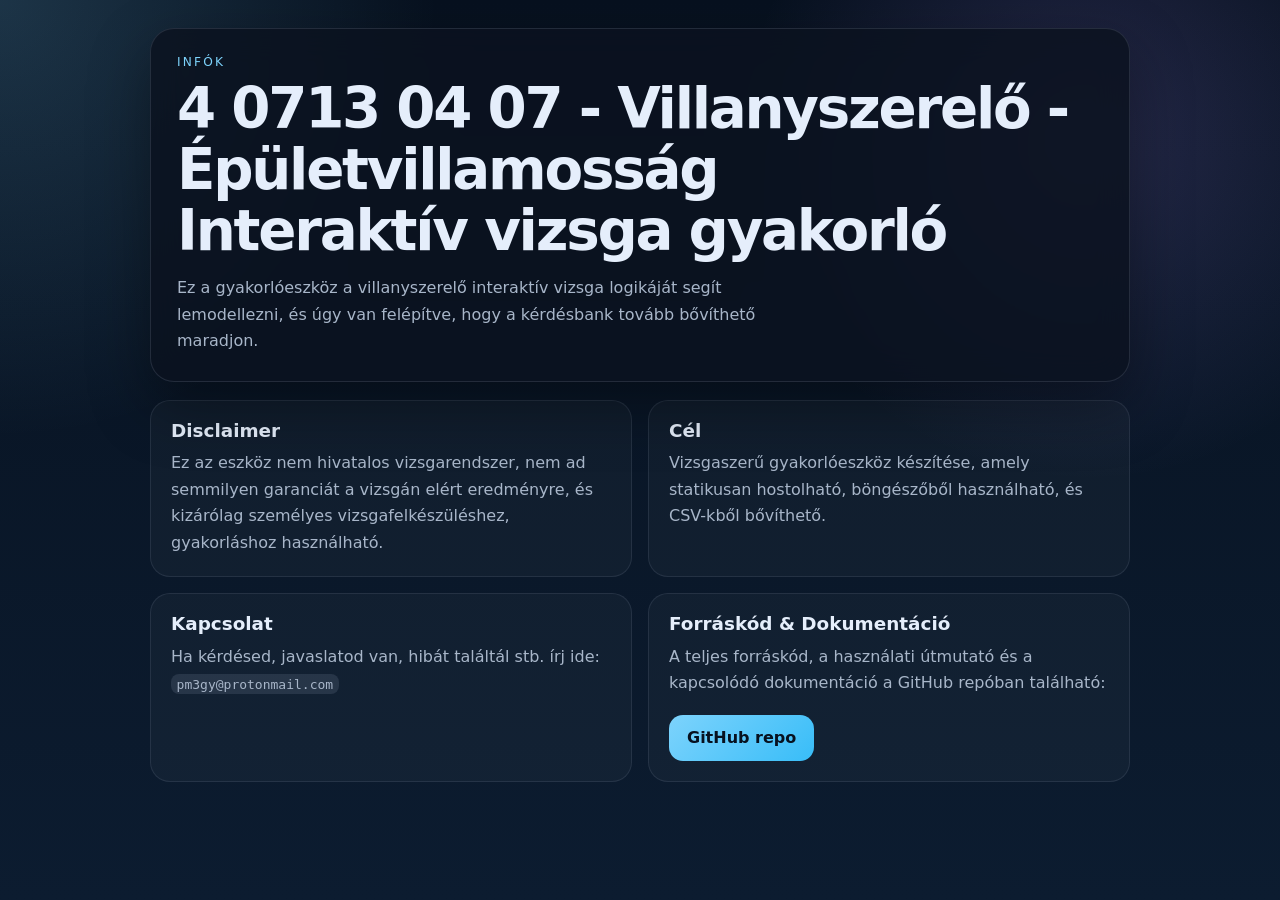
==== infok/index.html @ c60b27c2 "Align UI with exam wording and blue theme" ====
<!doctype html>
<html lang="hu">
  <head>
    <meta charset="utf-8" />
    <meta name="viewport" content="width=device-width, initial-scale=1" />
    <meta name="theme-color" content="#0f172a" />
    <meta
      name="description"
      content="Villanyszerelő interaktív vizsga gyakorló - infók."
    />
    <title>4 0713 04 07 - Villanyszerelő - Épületvillamosság | Interaktív vizsga gyakorló</title>
    <style>
      :root {
        color-scheme: dark;
        --bg: #07111f;
        --bg-2: #0c1c30;
        --card: rgba(11, 18, 32, 0.84);
        --card-border: rgba(148, 163, 184, 0.18);
        --text: #e5eefb;
        --muted: #a8b6c9;
        --accent: #7dd3fc;
        --accent-2: #a78bfa;
        --shadow: 0 24px 60px rgba(0, 0, 0, 0.35);
      }

      * {
        box-sizing: border-box;
      }

      html,
      body {
        min-height: 100%;
      }

      body {
        margin: 0;
        font-family:
          Inter, ui-sans-serif, system-ui, -apple-system, BlinkMacSystemFont,
          "Segoe UI", sans-serif;
        background:
          radial-gradient(circle at top left, rgba(125, 211, 252, 0.18), transparent 28%),
          radial-gradient(circle at 85% 15%, rgba(167, 139, 250, 0.18), transparent 26%),
          linear-gradient(180deg, var(--bg), var(--bg-2));
        color: var(--text);
      }

      .wrap {
        width: min(980px, calc(100% - 24px));
        margin: 0 auto;
        padding: 28px 0 40px;
      }

      .panel {
        padding: 26px;
        background: var(--card);
        border: 1px solid var(--card-border);
        border-radius: 24px;
        box-shadow: var(--shadow);
        backdrop-filter: blur(16px);
      }

      .eyebrow {
        margin: 0 0 10px;
        text-transform: uppercase;
        letter-spacing: 0.18em;
        font-size: 0.76rem;
        color: var(--accent);
      }

      h1,
      h2 {
        margin: 0;
        line-height: 1.08;
      }

      h1 {
        font-size: clamp(2rem, 4.4vw, 3.6rem);
        letter-spacing: -0.04em;
      }

      h1 span {
        display: block;
      }

      .lede {
        margin: 14px 0 0;
        max-width: 64ch;
        color: var(--muted);
        line-height: 1.65;
      }

      .grid {
        display: grid;
        gap: 16px;
        grid-template-columns: repeat(2, minmax(0, 1fr));
        margin-top: 18px;
      }

      .card {
        padding: 20px;
        background: rgba(255, 255, 255, 0.03);
        border: 1px solid rgba(148, 163, 184, 0.14);
        border-radius: 20px;
      }

      .card h2 {
        margin-bottom: 10px;
        font-size: 1.15rem;
      }

      .card p,
      .card ul {
        margin: 0;
        color: var(--muted);
        line-height: 1.65;
      }

      .card ul {
        padding-left: 20px;
      }

      .card li + li {
        margin-top: 8px;
      }

      .actions {
        display: flex;
        flex-wrap: wrap;
        gap: 12px;
        margin-top: 18px;
      }

      .button {
        display: inline-flex;
        align-items: center;
        justify-content: center;
        min-height: 46px;
        padding: 0 18px;
        border-radius: 14px;
        text-decoration: none;
        font-weight: 800;
        color: #07111f;
        background: linear-gradient(135deg, #7dd3fc, #38bdf8);
      }

      .button--secondary {
        color: var(--text);
        background: rgba(15, 23, 42, 0.45);
        border: 1px solid var(--card-border);
      }

      .footer {
        margin-top: 18px;
        color: var(--muted);
        font-size: 0.95rem;
      }

      code {
        padding: 0.16rem 0.35rem;
        border-radius: 8px;
        background: rgba(148, 163, 184, 0.16);
      }

      @media (max-width: 760px) {
        .grid {
          grid-template-columns: 1fr;
        }
      }
    </style>
  </head>
  <body>
    <main class="wrap">
      <section class="panel">
        <p class="eyebrow">Infók</p>
        <h1>
          <span>4 0713 04 07 - Villanyszerelő - Épületvillamosság</span>
          <span>Interaktív vizsga gyakorló</span>
        </h1>
        <p class="lede">
          Ez a gyakorlóeszköz a villanyszerelő interaktív vizsga logikáját
          segít lemodellezni, és úgy van felépítve, hogy a kérdésbank tovább
          bővíthető maradjon.
        </p>
      </section>

      <section class="grid">
        <article class="card">
          <h2>Disclaimer</h2>
          <p>
            Ez az eszköz nem hivatalos vizsgarendszer, nem ad semmilyen
            garanciát a vizsgán elért eredményre, és kizárólag személyes
            vizsgafelkészüléshez, gyakorláshoz használható.
          </p>
        </article>

        <article class="card">
          <h2>Cél</h2>
          <p>
            Vizsgaszerű gyakorlóeszköz készítése, amely statikusan hostolható,
            böngészőből használható, és CSV-kből bővíthető.
          </p>
        </article>

        <article class="card">
          <h2>Kapcsolat</h2>
          <p>
            Ha kérdésed, javaslatod van, hibát találtál stb. írj ide:
            <code>pm3gy@protonmail.com</code>
          </p>
        </article>

        <article class="card">
          <h2>Forráskód &amp; Dokumentáció</h2>
          <p>
            A teljes forráskód, a használati útmutató és a kapcsolódó
            dokumentáció a GitHub repóban található:
          </p>
          <div class="actions">
            <a class="button" href="https://github.com/pm3gy/villanyszerelo-interaktiv-vizsga-gyakorlo" target="_blank" rel="noreferrer">GitHub repo</a>
          </div>
        </article>
      </section>
    </main>
  </body>
</html>
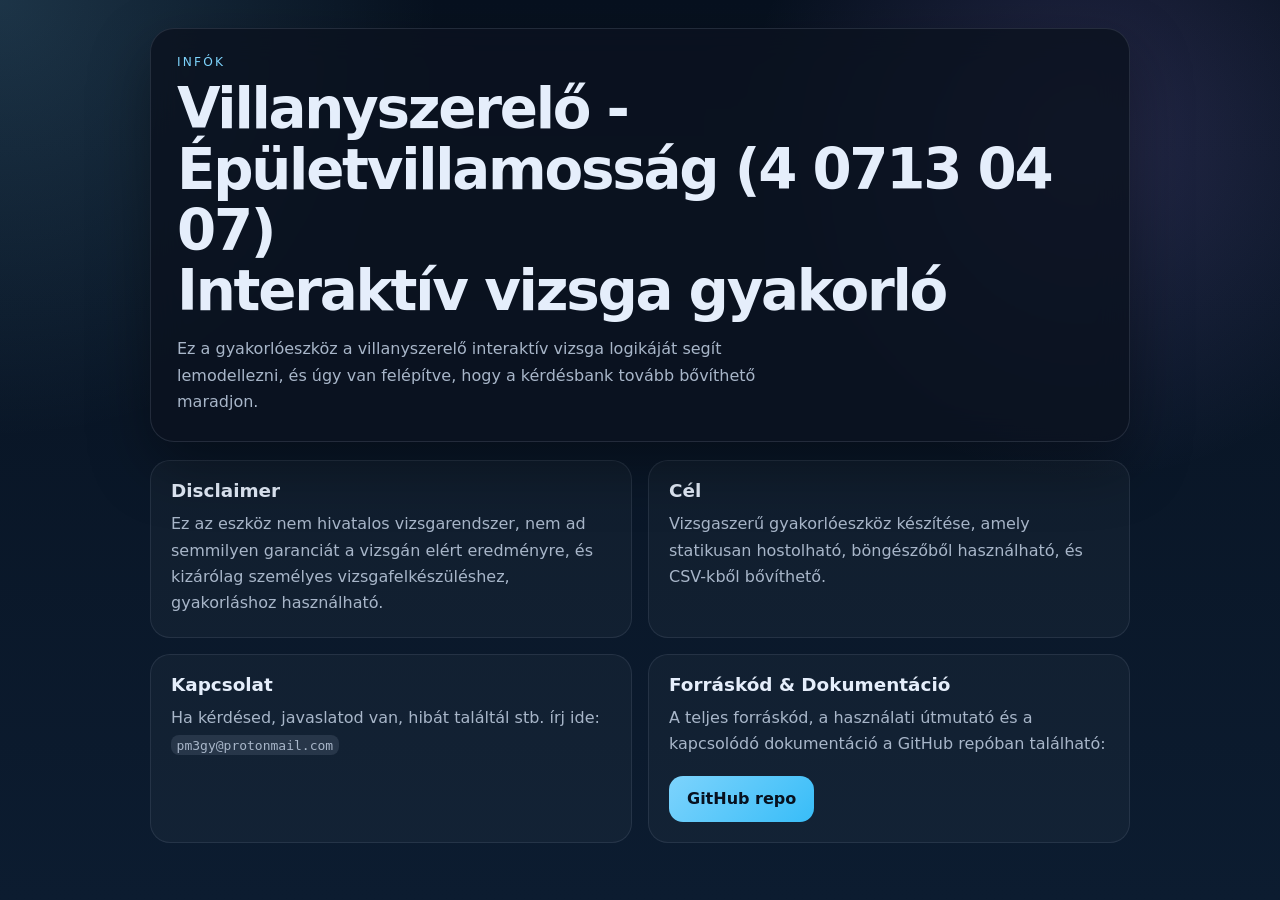
==== commit 8049e2e5: "Refine titles and add proportional exam clock" ====
--- a/infok/index.html
+++ b/infok/index.html
@@ -8,7 +8,7 @@
       name="description"
       content="Villanyszerelő interaktív vizsga gyakorló - infók."
     />
-    <title>4 0713 04 07 - Villanyszerelő - Épületvillamosság | Interaktív vizsga gyakorló</title>
+    <title>Villanyszerelő - Épületvillamosság (4 0713 04 07) | Interaktív vizsga gyakorló</title>
     <style>
       :root {
         color-scheme: dark;
@@ -173,7 +173,7 @@
       <section class="panel">
         <p class="eyebrow">Infók</p>
         <h1>
-          <span>4 0713 04 07 - Villanyszerelő - Épületvillamosság</span>
+          <span>Villanyszerelő - Épületvillamosság (4 0713 04 07)</span>
           <span>Interaktív vizsga gyakorló</span>
         </h1>
         <p class="lede">
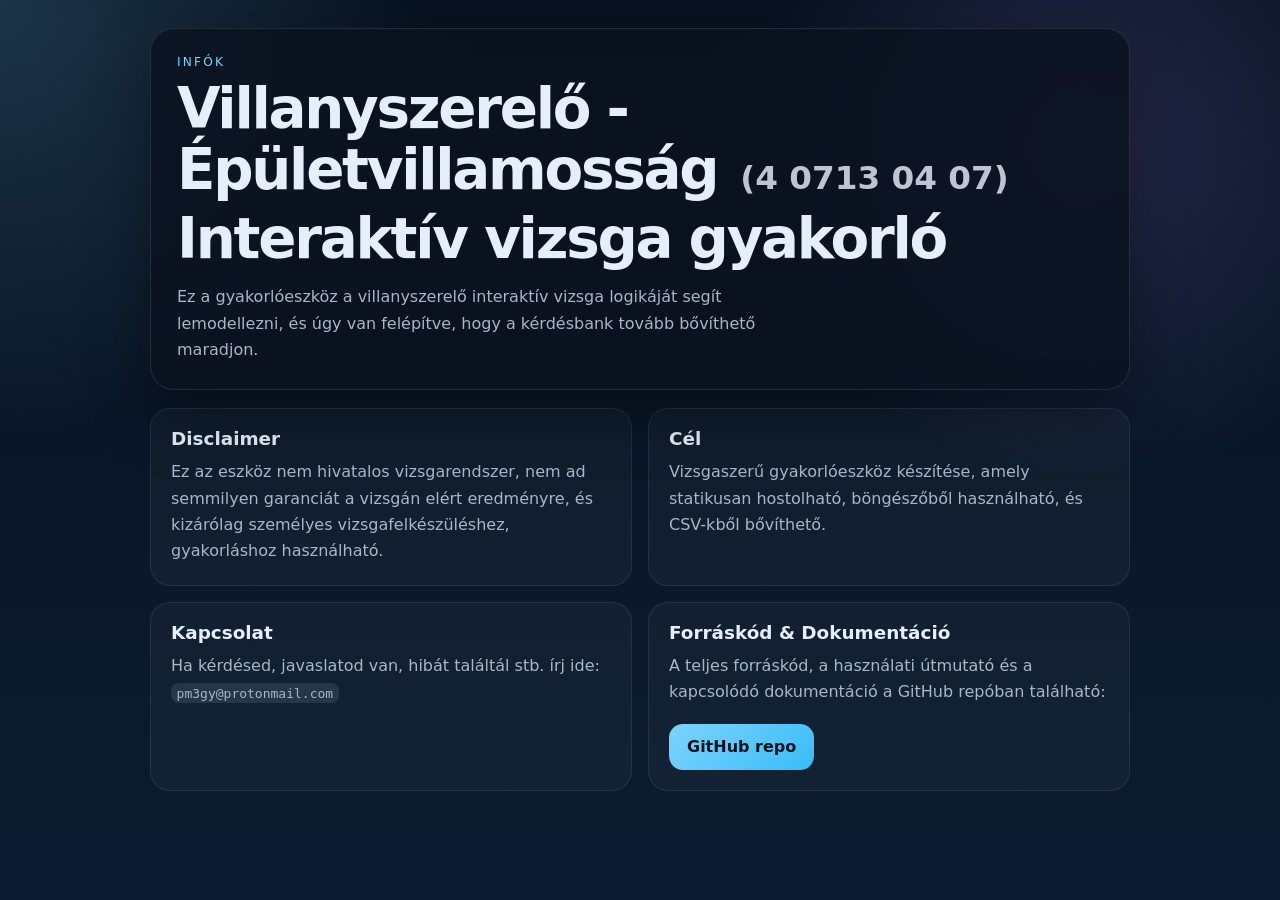
==== commit eb58b13e: "Simplify quiz header and title styling" ====
--- a/infok/index.html
+++ b/infok/index.html
@@ -78,8 +78,22 @@
         letter-spacing: -0.04em;
       }
 
-      h1 span {
+      .title-line {
         display: block;
+      }
+
+      .title-code {
+        display: inline-block;
+        margin-left: 0.35rem;
+        font-size: 0.58em;
+        letter-spacing: 0;
+        opacity: 0.82;
+        white-space: nowrap;
+      }
+
+      .title-subtitle {
+        display: block;
+        margin-top: 0.55rem;
       }
 
       .lede {
@@ -173,8 +187,11 @@
       <section class="panel">
         <p class="eyebrow">Infók</p>
         <h1>
-          <span>Villanyszerelő - Épületvillamosság (4 0713 04 07)</span>
-          <span>Interaktív vizsga gyakorló</span>
+          <span class="title-line">
+            Villanyszerelő - Épületvillamosság
+            <span class="title-code">(4 0713 04 07)</span>
+          </span>
+          <span class="title-subtitle">Interaktív vizsga gyakorló</span>
         </h1>
         <p class="lede">
           Ez a gyakorlóeszköz a villanyszerelő interaktív vizsga logikáját
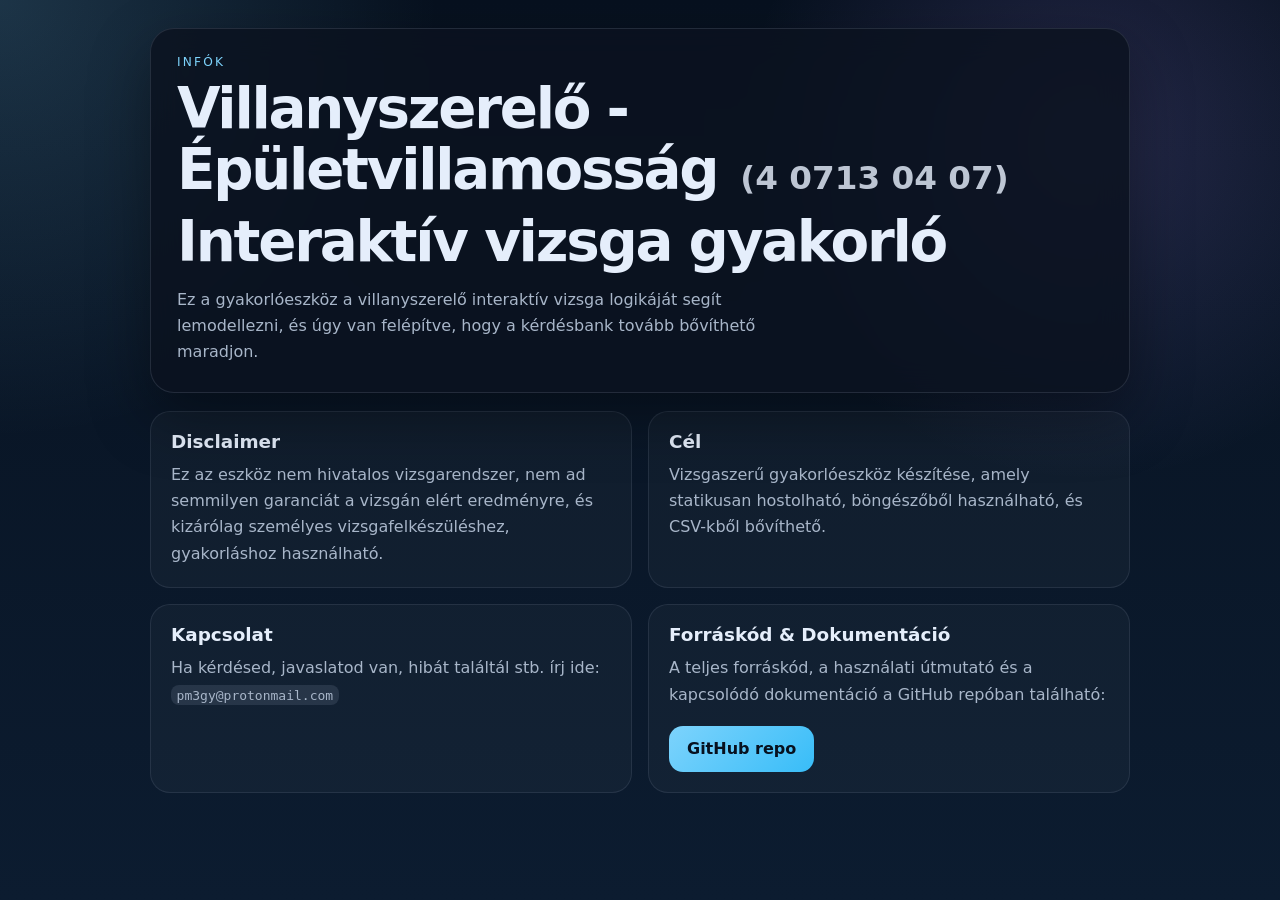
==== commit ba857410: "Improve mobile quiz dock layout" ====
--- a/infok/index.html
+++ b/infok/index.html
@@ -4,6 +4,7 @@
     <meta charset="utf-8" />
     <meta name="viewport" content="width=device-width, initial-scale=1" />
     <meta name="theme-color" content="#0f172a" />
+    <meta name="format-detection" content="telephone=no, email=no, address=no, date=no" />
     <meta
       name="description"
       content="Villanyszerelő interaktív vizsga gyakorló - infók."
@@ -93,7 +94,7 @@
 
       .title-subtitle {
         display: block;
-        margin-top: 0.55rem;
+        margin-top: 0.7rem;
       }
 
       .lede {
@@ -189,7 +190,7 @@
         <h1>
           <span class="title-line">
             Villanyszerelő - Épületvillamosság
-            <span class="title-code">(4 0713 04 07)</span>
+            <span class="title-code" translate="no">(4 0713 04 07)</span>
           </span>
           <span class="title-subtitle">Interaktív vizsga gyakorló</span>
         </h1>
